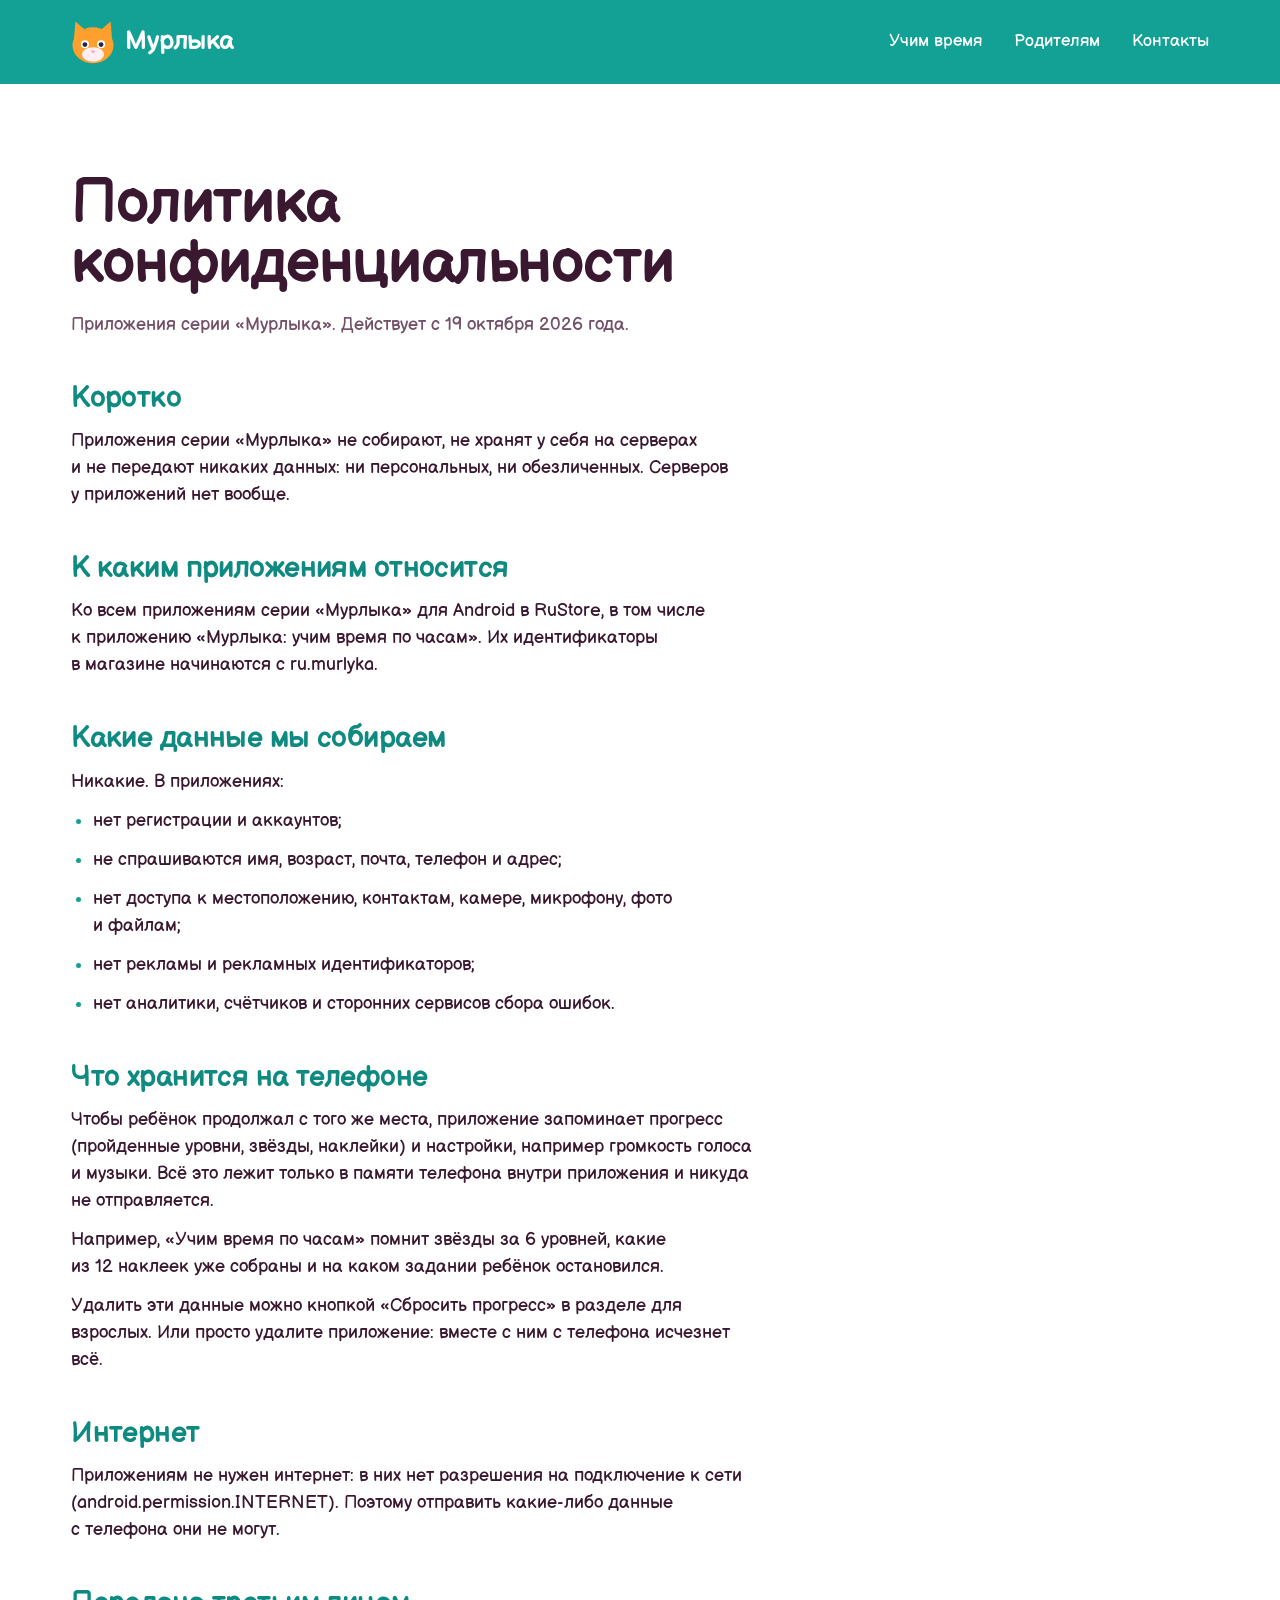
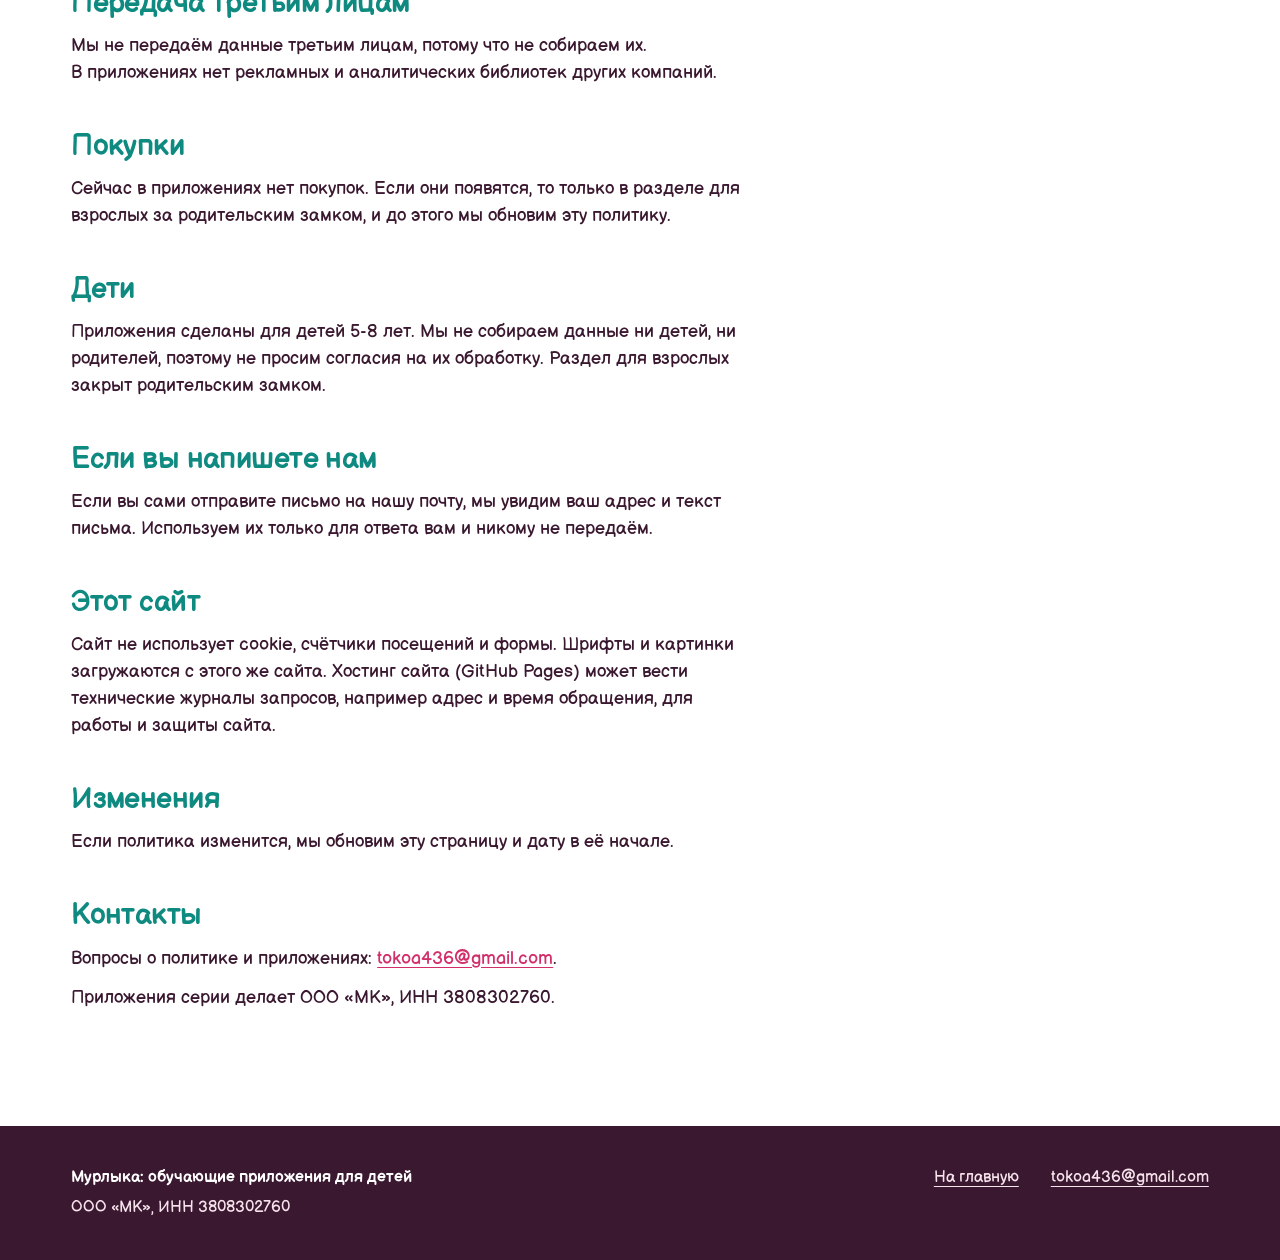
==== privacy/index.html @ 490cc43a "Сайт серии «Мурлыка»: главная и политика конфиденциальности" ====
<!doctype html>
<html lang="ru">
<head>
<meta charset="utf-8">
<meta name="viewport" content="width=device-width, initial-scale=1">
<title>Политика конфиденциальности: приложения «Мурлыка»</title>
<meta name="description" content="Приложения серии «Мурлыка» не собирают и не передают никаких данных: без регистрации, без рекламы, без аналитики, без интернета.">
<link rel="canonical" href="https://iturup1606.github.io/murlyka-site/privacy/">
<meta name="theme-color" content="#13A196">
<link rel="icon" type="image/png" sizes="32x32" href="../assets/img/favicon-32.png">
<link rel="apple-touch-icon" href="../assets/img/apple-touch-icon.png">
<link rel="preload" href="../assets/fonts/BalsamiqSans-Bold.woff" as="font" type="font/woff" crossorigin>
<link rel="stylesheet" href="../assets/site.css">
</head>
<body>

<div class="page-top">
<header class="top">
  <div class="wrap top-row">
    <a class="logo" href="../" aria-label="Мурлыка, на главную">
      <svg class="logo-cat" viewBox="40 14 120 120" aria-hidden="true">
        <path d="M82 44 52 18 48 66Z M118 44 148 18 152 66Z" fill="#FF9F2E"/>
        <ellipse cx="100" cy="83" rx="56" ry="49" fill="#FF9F2E"/>
        <ellipse cx="100" cy="108" rx="30" ry="20" fill="#FFEEF2"/>
        <circle cx="78" cy="80" r="11" fill="#fff"/><circle cx="78" cy="81" r="6.5" fill="#2A2340"/>
        <circle cx="122" cy="80" r="11" fill="#fff"/><circle cx="122" cy="81" r="6.5" fill="#2A2340"/>
        <path d="M94 98h12l-6 7Z" fill="#FF8FA8"/>
      </svg>
      <span>Мурлыка</span>
    </a>
    <nav class="nav" aria-label="Разделы">
      <a href="../#uchim-vremya">Учим время</a>
      <a href="../#roditelyam">Родителям</a>
      <a href="../#kontakty">Контакты</a>
    </nav>
  </div>
</header>
</div>

<main class="doc">
  <div class="wrap">
    <article class="doc-body">
      <h1>Политика конфиденциальности</h1>
      <p class="doc-date">Приложения серии «Мурлыка». Действует с&nbsp;19&nbsp;октября 2026&nbsp;года.</p>

      <h2>Коротко</h2>
      <p>Приложения серии «Мурлыка» не&nbsp;собирают, не&nbsp;хранят у&nbsp;себя на&nbsp;серверах и&nbsp;не&nbsp;передают никаких данных: ни персональных, ни обезличенных. Серверов у&nbsp;приложений нет вообще.</p>

      <h2>К&nbsp;каким приложениям относится</h2>
      <p>Ко всем приложениям серии «Мурлыка» для Android в&nbsp;RuStore, в&nbsp;том числе к&nbsp;приложению «Мурлыка: учим время по&nbsp;часам». Их идентификаторы в&nbsp;магазине начинаются с&nbsp;<span class="nowrap">ru.murlyka</span>.</p>

      <h2>Какие данные мы собираем</h2>
      <p>Никакие. В&nbsp;приложениях:</p>
      <ul>
        <li>нет регистрации и&nbsp;аккаунтов;</li>
        <li>не&nbsp;спрашиваются имя, возраст, почта, телефон и&nbsp;адрес;</li>
        <li>нет доступа к&nbsp;местоположению, контактам, камере, микрофону, фото и&nbsp;файлам;</li>
        <li>нет рекламы и&nbsp;рекламных идентификаторов;</li>
        <li>нет аналитики, счётчиков и&nbsp;сторонних сервисов сбора ошибок.</li>
      </ul>

      <h2>Что хранится на&nbsp;телефоне</h2>
      <p>Чтобы ребёнок продолжал с&nbsp;того же места, приложение запоминает прогресс (пройденные уровни, звёзды, наклейки) и&nbsp;настройки, например громкость голоса и&nbsp;музыки. Всё это лежит только в&nbsp;памяти телефона внутри приложения и&nbsp;никуда не&nbsp;отправляется.</p>
      <p>Например, «Учим время по&nbsp;часам» помнит звёзды за&nbsp;6&nbsp;уровней, какие из&nbsp;12&nbsp;наклеек уже собраны и&nbsp;на&nbsp;каком задании ребёнок остановился.</p>
      <p>Удалить эти данные можно кнопкой «Сбросить прогресс» в&nbsp;разделе для взрослых. Или просто удалите приложение: вместе с&nbsp;ним с&nbsp;телефона исчезнет всё.</p>

      <h2>Интернет</h2>
      <p>Приложениям не&nbsp;нужен интернет: в&nbsp;них нет разрешения на&nbsp;подключение к&nbsp;сети (<span class="nowrap">android.permission.INTERNET</span>). Поэтому отправить какие-либо данные с&nbsp;телефона они не&nbsp;могут.</p>

      <h2>Передача третьим лицам</h2>
      <p>Мы не&nbsp;передаём данные третьим лицам, потому что не&nbsp;собираем их. В&nbsp;приложениях нет рекламных и&nbsp;аналитических библиотек других компаний.</p>

      <h2>Покупки</h2>
      <p>Сейчас в&nbsp;приложениях нет покупок. Если они появятся, то&nbsp;только в&nbsp;разделе для взрослых за&nbsp;родительским замком, и&nbsp;до&nbsp;этого мы обновим эту политику.</p>

      <h2>Дети</h2>
      <p>Приложения сделаны для детей <span class="nowrap">5-8 лет</span>. Мы не&nbsp;собираем данные ни детей, ни родителей, поэтому не&nbsp;просим согласия на&nbsp;их обработку. Раздел для взрослых закрыт родительским замком.</p>

      <h2>Если вы напишете нам</h2>
      <p>Если вы сами отправите письмо на&nbsp;нашу почту, мы увидим ваш адрес и&nbsp;текст письма. Используем их только для ответа вам и&nbsp;никому не&nbsp;передаём.</p>

      <h2>Этот сайт</h2>
      <p>Сайт не&nbsp;использует cookie, счётчики посещений и&nbsp;формы. Шрифты и&nbsp;картинки загружаются с&nbsp;этого же сайта. Хостинг сайта (GitHub Pages) может вести технические журналы запросов, например адрес и&nbsp;время обращения, для работы и&nbsp;защиты сайта.</p>

      <h2>Изменения</h2>
      <p>Если политика изменится, мы обновим эту страницу и&nbsp;дату в&nbsp;её начале.</p>

      <h2>Контакты</h2>
      <p>Вопросы о&nbsp;политике и&nbsp;приложениях: <a href="mailto:tokoa436@gmail.com">tokoa436@gmail.com</a>.</p>
      <p>Приложения серии делает ООО «МК», ИНН&nbsp;3808302760.</p>
    </article>
  </div>
</main>

<footer class="foot">
  <div class="wrap foot-row">
    <div>
      <p class="foot-name">Мурлыка: обучающие приложения для детей</p>
      <p class="legal">ООО «МК», ИНН&nbsp;3808302760</p>
    </div>
    <nav class="foot-links" aria-label="Документы">
      <a href="../">На главную</a>
      <a href="mailto:tokoa436@gmail.com">tokoa436@gmail.com</a>
    </nav>
  </div>
</footer>

</body>
</html>
---- assets/site.css ----
/* Мурлыка: сайт серии. Цвета и шрифт из приложения (uchim-vremya\app\lib\app_style.dart). */

@font-face {
  font-family: "Balsamiq Sans";
  src: url("fonts/BalsamiqSans-Regular.woff") format("woff");
  font-weight: 400;
  font-display: swap;
}
@font-face {
  font-family: "Balsamiq Sans";
  src: url("fonts/BalsamiqSans-Bold.woff") format("woff");
  font-weight: 700;
  font-display: swap;
}

:root {
  --teal: #13A196;
  --teal-deep: #0E8A80;
  --rasp: #D12E6A;
  --rasp-deep: #A31F51;
  --plum: #3A1830;
  --muted: #735168;
  --pink: #FFF0F4;
  --pink-shape: #FFDCE6;
  --white: #FFFFFF;
  --ease: cubic-bezier(.22, 1, .36, 1);
  --r-btn: 18px;
  --r-phone: 28px;
  --gutter: clamp(16px, 4vw, 56px);
}

*, *::before, *::after { box-sizing: border-box; }
html { scroll-behavior: smooth; -webkit-text-size-adjust: 100%; }
body {
  margin: 0;
  font-family: "Balsamiq Sans", "Trebuchet MS", sans-serif;
  font-size: 1.125rem;
  line-height: 1.5;
  color: var(--plum);
  background: var(--white);
  overflow-x: hidden;
}
img { display: block; max-width: 100%; height: auto; }
h1, h2, h3 { margin: 0; font-weight: 700; letter-spacing: -0.02em; text-wrap: balance; }
p { margin: 0; }
a { color: inherit; }
.nowrap { white-space: nowrap; }
.wrap { width: 100%; max-width: 1240px; margin: 0 auto; padding: 0 var(--gutter); }

:focus-visible { outline: 3px solid var(--plum); outline-offset: 3px; border-radius: 6px; }

/* Шапка */
.top { position: absolute; inset: 0 0 auto; z-index: 5; }
.top-row { display: flex; align-items: center; justify-content: space-between; height: 84px; }
.logo { display: flex; align-items: center; gap: 10px; text-decoration: none; color: var(--white); font-weight: 700; font-size: 1.6rem; letter-spacing: -0.02em; }
.logo-cat { width: 44px; height: 44px; }
.nav { display: flex; gap: 32px; }
.nav a { color: var(--white); text-decoration: none; font-size: 1.05rem; position: relative; padding: 6px 0; }
.nav a::after {
  content: ""; position: absolute; left: 0; right: 0; bottom: 0; height: 3px; border-radius: 3px;
  background: var(--white); transform: scaleX(0); transform-origin: left; transition: transform 420ms var(--ease);
}
.nav a:hover::after { transform: scaleX(1); }

/* Кнопки */
.btn {
  display: inline-flex; align-items: center; gap: 12px;
  padding: 18px 28px; border-radius: var(--r-btn); border: 0;
  font: 700 1.2rem/1.2 "Balsamiq Sans", sans-serif; text-decoration: none;
  transition: transform 320ms var(--ease), box-shadow 320ms var(--ease);
}
.btn-main { background: var(--rasp); color: var(--white); box-shadow: 0 6px 0 var(--rasp-deep); }
.btn-main:hover { transform: translateY(2px); box-shadow: 0 4px 0 var(--rasp-deep); }
.btn-main:active { transform: translateY(6px); box-shadow: 0 0 0 var(--rasp-deep); }
.btn-light { background: var(--white); color: var(--plum); box-shadow: 0 6px 0 var(--teal-deep); }
.btn-light:hover { transform: translateY(2px); box-shadow: 0 4px 0 var(--teal-deep); }
.btn-light:active { transform: translateY(6px); box-shadow: 0 0 0 var(--teal-deep); }
.btn-soon { background: var(--teal); color: var(--white); box-shadow: 0 6px 0 var(--teal-deep); cursor: default; }
.btn-arrow, .btn-icon { width: 24px; height: 24px; fill: none; stroke: currentColor; stroke-width: 2.6; stroke-linecap: round; stroke-linejoin: round; flex: none; }
.btn-arrow { transition: transform 520ms var(--ease); }
.btn:hover .btn-arrow { transform: translateY(3px); }
.btn:hover .btn-arrow-r { transform: translateX(4px); }

/* Первый экран */
.hero { position: relative; overflow: hidden; background: var(--teal); padding: 128px 0 72px; }
.hero-shape { position: absolute; border-radius: 50%; background: rgba(255, 255, 255, .09); pointer-events: none; }
.hero-shape-a { width: 760px; height: 760px; right: -220px; top: -260px; }
.hero-shape-b { width: 520px; height: 520px; left: -260px; bottom: -330px; background: rgba(14, 138, 128, .55); }
.hero-grid { position: relative; display: grid; grid-template-columns: 1.15fr .85fr; align-items: center; gap: 40px; min-height: min(640px, 72vh); }
.hero h1 { color: var(--white); font-size: clamp(2.6rem, 6vw, 5.2rem); line-height: 1.0; }
.lead { margin-top: 28px; font-size: clamp(1.15rem, 1.6vw, 1.35rem); max-width: 36ch; }
.hero .btn { margin-top: 40px; }

.hero-cat { position: relative; display: flex; flex-direction: column; align-items: center; padding-top: 72px; }
.bubble {
  position: absolute; top: 0; left: 4%; z-index: 1;
  background: var(--white); color: var(--plum); font-weight: 700; font-size: clamp(1.1rem, 1.7vw, 1.4rem);
  padding: 14px 22px; border-radius: 22px; white-space: nowrap;
  transition: transform 420ms var(--ease);
}
.bubble::after {
  content: ""; position: absolute; left: 62%; bottom: -12px; width: 26px; height: 26px;
  background: var(--white); border-radius: 0 0 8px 0; transform: rotate(45deg) skew(8deg, 8deg);
}
.bubble.is-pop { animation: pop 520ms var(--ease); }
.cat-btn { border: 0; padding: 0; background: none; cursor: pointer; -webkit-tap-highlight-color: transparent; }
.cat { width: clamp(240px, 30vw, 420px); height: auto; overflow: visible; }

/* Котик: те же движения, что в приложении (kids_core, CatPainter) */
.cat-body { animation: bob 2.6s ease-in-out infinite alternate; }
.cat-tail { transform-origin: 146px 178px; animation: tail 2.6s ease-in-out infinite alternate; }
.cat-lid { transform-box: fill-box; transform-origin: 50% 0; transform: scaleY(0); animation: blink 4.6s infinite; }
.cat-paw { transform-origin: 140px 136px; transform: rotate(8.6deg); }
.cat-head { transform-origin: 100px 82px; }
.cat-shadow { transform-origin: 100px 210px; }
.cat-btn.is-waving .cat-paw { animation: wave 1.5s var(--ease); }
.cat-btn.is-waving .cat-head { animation: lean 1.5s ease-in-out; }
.cat-btn.is-jumping .cat-jump { animation: jump 950ms var(--ease); }
.cat-btn.is-jumping .cat-shadow { animation: shadow 950ms var(--ease); }

@keyframes bob { from { transform: translateY(-2px); } to { transform: translateY(3px); } }
@keyframes tail { from { transform: rotate(-5deg); } to { transform: rotate(7deg); } }
@keyframes blink { 0%, 93%, 100% { transform: scaleY(0); } 96% { transform: scaleY(1); } }
@keyframes wave {
  0% { transform: rotate(8.6deg); }
  22% { transform: rotate(-112deg); }
  38% { transform: rotate(-138deg); }
  54% { transform: rotate(-108deg); }
  70% { transform: rotate(-138deg); }
  84% { transform: rotate(-112deg); }
  100% { transform: rotate(8.6deg); }
}
@keyframes lean { 0%, 100% { transform: rotate(0); } 30% { transform: rotate(6deg); } 70% { transform: rotate(-4deg); } }
@keyframes jump {
  0% { transform: translateY(0) scale(1, 1); }
  15% { transform: translateY(0) scale(1.06, .92); transform-origin: 100px 210px; }
  50% { transform: translateY(-46px) scale(.96, 1.05); }
  80% { transform: translateY(0) scale(1.05, .94); }
  100% { transform: translateY(0) scale(1, 1); }
}
@keyframes shadow { 0%, 100% { transform: scaleX(1); } 50% { transform: scaleX(.65); } }
@keyframes pop { 0% { transform: scale(.85); } 60% { transform: scale(1.05); } 100% { transform: scale(1); } }
.cat-jump { transform-origin: 100px 210px; }

/* Приложение «Учим время» */
.app { position: relative; overflow: hidden; background: var(--pink); padding: clamp(80px, 10vw, 140px) 0; }
.app-shape { position: absolute; width: 900px; height: 900px; border-radius: 50%; background: var(--pink-shape); right: -360px; top: -300px; pointer-events: none; }
.app-grid { position: relative; display: grid; grid-template-columns: 1fr 1.1fr; gap: clamp(40px, 6vw, 96px); align-items: center; }
.app-head { display: flex; align-items: center; gap: 24px; margin-bottom: 32px; }
.app-icon { width: 104px; height: 104px; border-radius: 26px; flex: none; box-shadow: 0 10px 24px -10px rgba(58, 24, 48, .35); }
.app h2 { font-size: clamp(2rem, 4.2vw, 3.5rem); line-height: 1.0; }
.app-sub { margin-top: 8px; color: var(--muted); font-size: 1.1rem; }
.app-text > p { max-width: 46ch; }
.levels {
  list-style: none; counter-reset: lvl; margin: 24px 0 28px; padding: 0;
  display: grid; grid-template-columns: repeat(2, minmax(0, 1fr)); gap: 14px 24px; max-width: 520px;
}
.levels li { counter-increment: lvl; display: flex; align-items: center; gap: 14px; font-weight: 700; font-size: 1.15rem; }
.levels li::before {
  content: counter(lvl); flex: none; display: grid; place-items: center;
  width: 38px; height: 38px; border-radius: 50%;
  background: var(--rasp); color: var(--white); font-size: 1.05rem; box-shadow: 0 3px 0 var(--rasp-deep);
}
.store { margin-top: 36px; display: flex; flex-wrap: wrap; align-items: center; gap: 16px 24px; }
.store-note { color: var(--muted); }

.phones { position: relative; display: flex; justify-content: center; align-items: flex-start; height: clamp(480px, 46vw, 600px); }
.phone { margin: 0; position: absolute; width: clamp(200px, 19vw, 260px); border-radius: var(--r-phone); overflow: hidden; background: var(--white);
  box-shadow: 0 2px 4px rgba(58, 24, 48, .06), 0 18px 40px -12px rgba(163, 31, 81, .28), 0 40px 80px -30px rgba(58, 24, 48, .3); }
.phone-1, .phone-3 { width: clamp(170px, 15.5vw, 222px); }
.phone-1 { left: -4%; top: 72px; rotate: -6deg; }
.phone-2 { left: 50%; top: 0; translate: -50% 0; z-index: 2; width: clamp(200px, 19vw, 268px); }
.phone-3 { right: -4%; top: 96px; rotate: 6deg; }

/* Родителям */
.parents { background: var(--white); padding: clamp(80px, 10vw, 140px) 0; }
.parents-grid { display: grid; grid-template-columns: 5fr 7fr; gap: clamp(40px, 6vw, 96px); align-items: start; }
.parents-head { position: sticky; top: 40px; }
.parents h2 { font-size: clamp(2.2rem, 5vw, 4.2rem); line-height: 1.0; color: var(--teal-deep); }
.parents-head p { margin-top: 24px; max-width: 34ch; color: var(--muted); font-size: 1.2rem; }
.rules { list-style: none; margin: 0; padding: 0; }
.rule { display: grid; grid-template-columns: 48px 1fr; gap: 24px; padding: 28px 0; border-top: 1px solid #F3D3DF; }
.rule:first-child { border-top: 0; padding-top: 0; }
.rule-icon { width: 44px; height: 44px; fill: none; stroke: var(--teal); stroke-width: 2; stroke-linecap: round; stroke-linejoin: round; }
.rule h3 { font-size: clamp(1.4rem, 2.2vw, 1.8rem); line-height: 1.1; }
.rule p { margin-top: 8px; color: var(--muted); max-width: 52ch; }
.rule a { color: var(--rasp); text-underline-offset: 3px; }

/* Контакты */
.contacts { background: var(--teal); padding: clamp(72px, 9vw, 120px) 0; }
.contacts-grid { display: grid; grid-template-columns: 1fr 1fr; gap: 40px; align-items: end; }
.contacts h2 { color: var(--white); font-size: clamp(2.2rem, 5vw, 4.2rem); line-height: 1.0; }
.contacts-grid p { margin-top: 20px; max-width: 38ch; font-size: 1.2rem; }
.contacts-mail { display: flex; flex-direction: column; align-items: flex-start; gap: 28px; }
.mail { color: var(--white); font-weight: 700; font-size: clamp(1.6rem, 3.4vw, 2.8rem); letter-spacing: -0.02em; text-decoration: none; background: linear-gradient(currentColor, currentColor) 0 100% / 100% 3px no-repeat; padding-bottom: 4px; transition: background-size 500ms var(--ease); }
.mail:hover { background-size: 0 3px; background-position: 100% 100%; }

/* Подвал */
.foot { background: var(--plum); color: #F6E3EB; padding: 40px 0; font-size: 1rem; }
.foot-row { display: flex; flex-wrap: wrap; justify-content: space-between; gap: 20px 40px; align-items: flex-start; }
.foot-name { font-weight: 700; color: var(--white); }
.legal { margin-top: 6px; }
.foot-links { display: flex; flex-wrap: wrap; gap: 12px 32px; }
.foot-links a { text-underline-offset: 4px; }

/* Страница политики */
.page-top { position: relative; background: var(--teal); }
.page-top .top { position: static; }
.doc { padding: clamp(48px, 7vw, 96px) 0 clamp(72px, 9vw, 120px); }
.doc-body { max-width: 62ch; }
.doc h1 { font-size: clamp(2.2rem, 5vw, 3.8rem); line-height: 1.0; }
.doc .doc-date { margin-top: 16px; color: var(--muted); }
.doc h2 { font-size: clamp(1.4rem, 2.4vw, 1.8rem); line-height: 1.15; margin-top: 44px; color: var(--teal-deep); }
.doc p, .doc li { margin-top: 12px; }
.doc ul { padding-left: 1.2em; margin: 0; }
.doc li::marker { color: var(--teal); }
.doc a { color: var(--rasp); text-underline-offset: 3px; }

/* Появление при прокрутке: только когда работает скрипт */
.js .reveal { opacity: 0; transform: translateY(22px); filter: blur(10px); transition: opacity 900ms var(--ease), transform 900ms var(--ease), filter 900ms var(--ease); }
.js .reveal.is-in { opacity: 1; transform: none; filter: blur(0); }
.js .phone.reveal { transform: translateY(60px); }
.js .phone.reveal.is-in { transform: none; }

/* Планшет */
@media (max-width: 960px) {
  .hero-grid { grid-template-columns: 1.2fr .8fr; gap: 24px; min-height: 0; }
  .app-grid, .parents-grid, .contacts-grid { grid-template-columns: 1fr; }
  .parents-head { position: static; }
  .phones { height: clamp(440px, 80vw, 600px); }
  .phone { width: clamp(180px, 30vw, 250px); }
}

/* Телефон */
@media (max-width: 640px) {
  body { font-size: 1.0625rem; }
  .top-row { height: 68px; }
  .logo { font-size: 1.4rem; }
  .logo-cat { width: 38px; height: 38px; }
  .nav { display: none; }
  .hero { padding: 92px 0 56px; }
  .hero-grid { grid-template-columns: 1fr; gap: 8px; min-height: 0; }
  .hero-cat { order: -1; padding-top: 58px; align-items: flex-end; }
  .bubble { left: 0; font-size: 1.05rem; padding: 12px 18px; }
  .cat { width: 200px; }
  .hero h1 { font-size: clamp(2.4rem, 11vw, 3rem); }
  .lead { margin-top: 18px; }
  .hero .btn { margin-top: 28px; width: 100%; justify-content: space-between; }
  .app-head { gap: 16px; }
  .app-icon { width: 76px; height: 76px; border-radius: 20px; }
  .levels { grid-template-columns: 1fr; gap: 12px; }
  .store .btn { width: 100%; justify-content: center; }
  /* скриншоты лентой со стопами, без горизонтальной прокрутки страницы */
  .phones {
    height: auto; display: flex; justify-content: flex-start; gap: 16px;
    overflow-x: auto; scroll-snap-type: x mandatory; margin: 0 calc(-1 * var(--gutter)); padding: 8px var(--gutter) 32px;
    scrollbar-width: none;
  }
  .phones::-webkit-scrollbar { display: none; }
  .phone { position: static; flex: none; width: 66vw; max-width: 260px; rotate: none; translate: none; scroll-snap-align: center; }
  .rule { grid-template-columns: 40px 1fr; gap: 16px; }
  .rule-icon { width: 36px; height: 36px; }
  .contacts-mail { gap: 22px; }
  .contacts-mail .btn { width: 100%; justify-content: space-between; }
  .foot-row { flex-direction: column; }
}

@media (prefers-reduced-motion: reduce) {
  html { scroll-behavior: auto; }
  .cat-body, .cat-tail, .cat-lid { animation: none; }
  .cat-btn.is-waving .cat-paw, .cat-btn.is-waving .cat-head, .cat-btn.is-jumping .cat-jump, .cat-btn.is-jumping .cat-shadow, .bubble.is-pop { animation: none; }
  .js .reveal { opacity: 1; transform: none; filter: none; transition: none; }
}
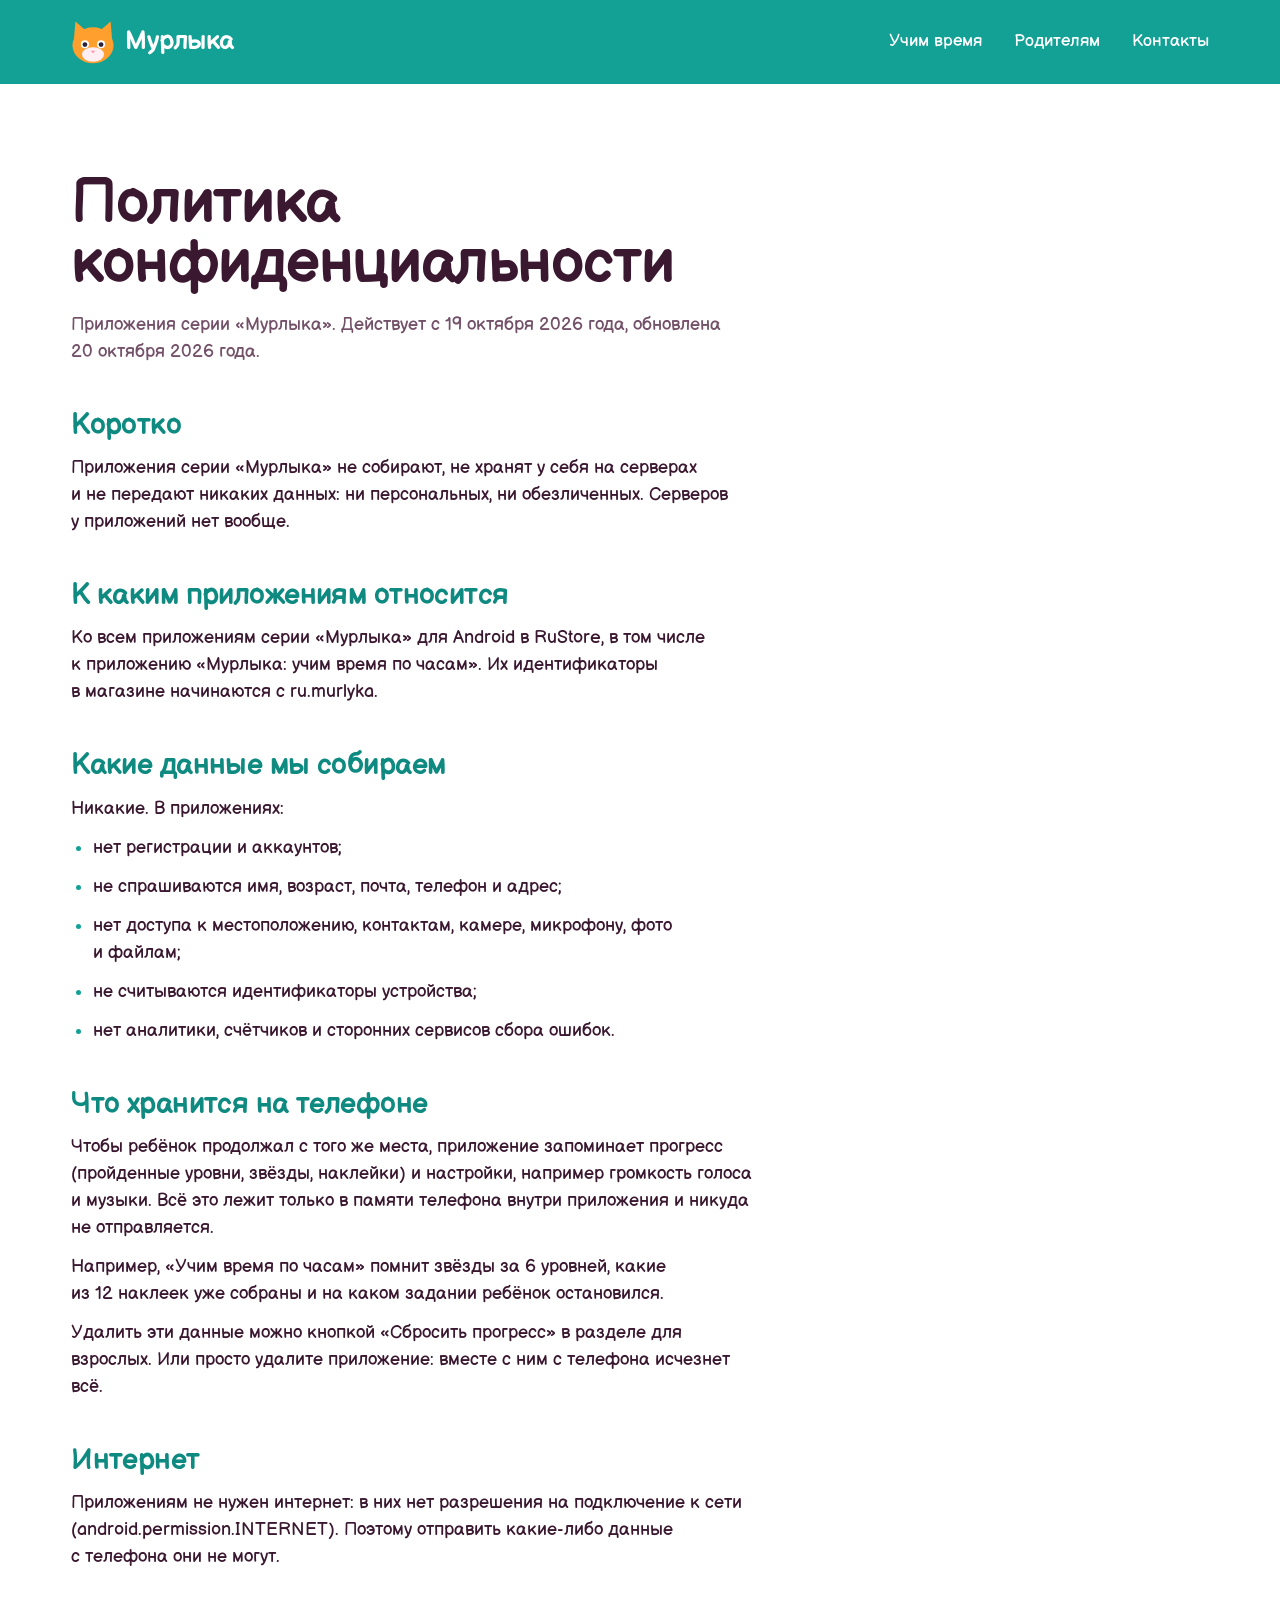
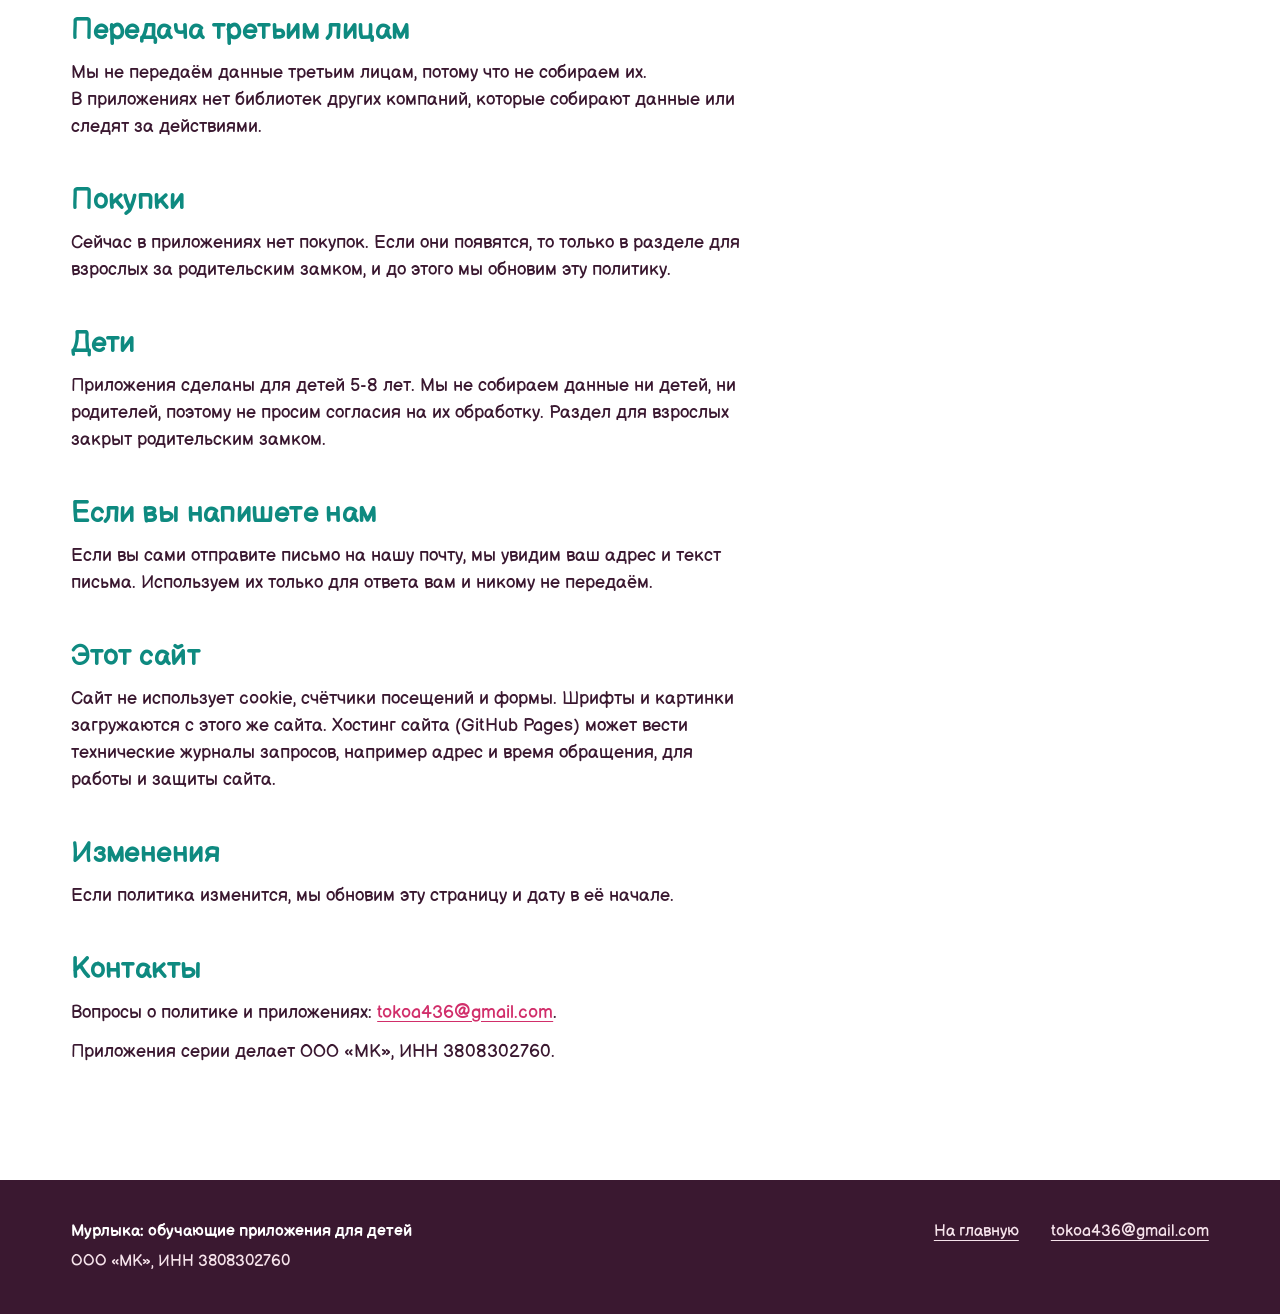
==== commit 7d75c594: "Убраны упоминания рекламы" ====
--- a/privacy/index.html
+++ b/privacy/index.html
@@ -4,8 +4,8 @@
 <meta charset="utf-8">
 <meta name="viewport" content="width=device-width, initial-scale=1">
 <title>Политика конфиденциальности: приложения «Мурлыка»</title>
-<meta name="description" content="Приложения серии «Мурлыка» не собирают и не передают никаких данных: без регистрации, без рекламы, без аналитики, без интернета.">
-<link rel="canonical" href="https://iturup1606.github.io/murlyka-site/privacy/">
+<meta name="description" content="Приложения серии «Мурлыка» не собирают и не передают никаких данных: без регистрации, без аналитики, без интернета.">
+<link rel="canonical" href="https://murlyka-kids.ru/privacy/">
 <meta name="theme-color" content="#13A196">
 <link rel="icon" type="image/png" sizes="32x32" href="../assets/img/favicon-32.png">
 <link rel="apple-touch-icon" href="../assets/img/apple-touch-icon.png">
@@ -41,7 +41,7 @@
   <div class="wrap">
     <article class="doc-body">
       <h1>Политика конфиденциальности</h1>
-      <p class="doc-date">Приложения серии «Мурлыка». Действует с&nbsp;19&nbsp;октября 2026&nbsp;года.</p>
+      <p class="doc-date">Приложения серии «Мурлыка». Действует с&nbsp;19&nbsp;октября 2026&nbsp;года, обновлена 20&nbsp;октября 2026&nbsp;года.</p>
 
       <h2>Коротко</h2>
       <p>Приложения серии «Мурлыка» не&nbsp;собирают, не&nbsp;хранят у&nbsp;себя на&nbsp;серверах и&nbsp;не&nbsp;передают никаких данных: ни персональных, ни обезличенных. Серверов у&nbsp;приложений нет вообще.</p>
@@ -55,7 +55,7 @@
         <li>нет регистрации и&nbsp;аккаунтов;</li>
         <li>не&nbsp;спрашиваются имя, возраст, почта, телефон и&nbsp;адрес;</li>
         <li>нет доступа к&nbsp;местоположению, контактам, камере, микрофону, фото и&nbsp;файлам;</li>
-        <li>нет рекламы и&nbsp;рекламных идентификаторов;</li>
+        <li>не&nbsp;считываются идентификаторы устройства;</li>
         <li>нет аналитики, счётчиков и&nbsp;сторонних сервисов сбора ошибок.</li>
       </ul>
 
@@ -68,7 +68,7 @@
       <p>Приложениям не&nbsp;нужен интернет: в&nbsp;них нет разрешения на&nbsp;подключение к&nbsp;сети (<span class="nowrap">android.permission.INTERNET</span>). Поэтому отправить какие-либо данные с&nbsp;телефона они не&nbsp;могут.</p>
 
       <h2>Передача третьим лицам</h2>
-      <p>Мы не&nbsp;передаём данные третьим лицам, потому что не&nbsp;собираем их. В&nbsp;приложениях нет рекламных и&nbsp;аналитических библиотек других компаний.</p>
+      <p>Мы не&nbsp;передаём данные третьим лицам, потому что не&nbsp;собираем их. В&nbsp;приложениях нет библиотек других компаний, которые собирают данные или следят за&nbsp;действиями.</p>
 
       <h2>Покупки</h2>
       <p>Сейчас в&nbsp;приложениях нет покупок. Если они появятся, то&nbsp;только в&nbsp;разделе для взрослых за&nbsp;родительским замком, и&nbsp;до&nbsp;этого мы обновим эту политику.</p>
